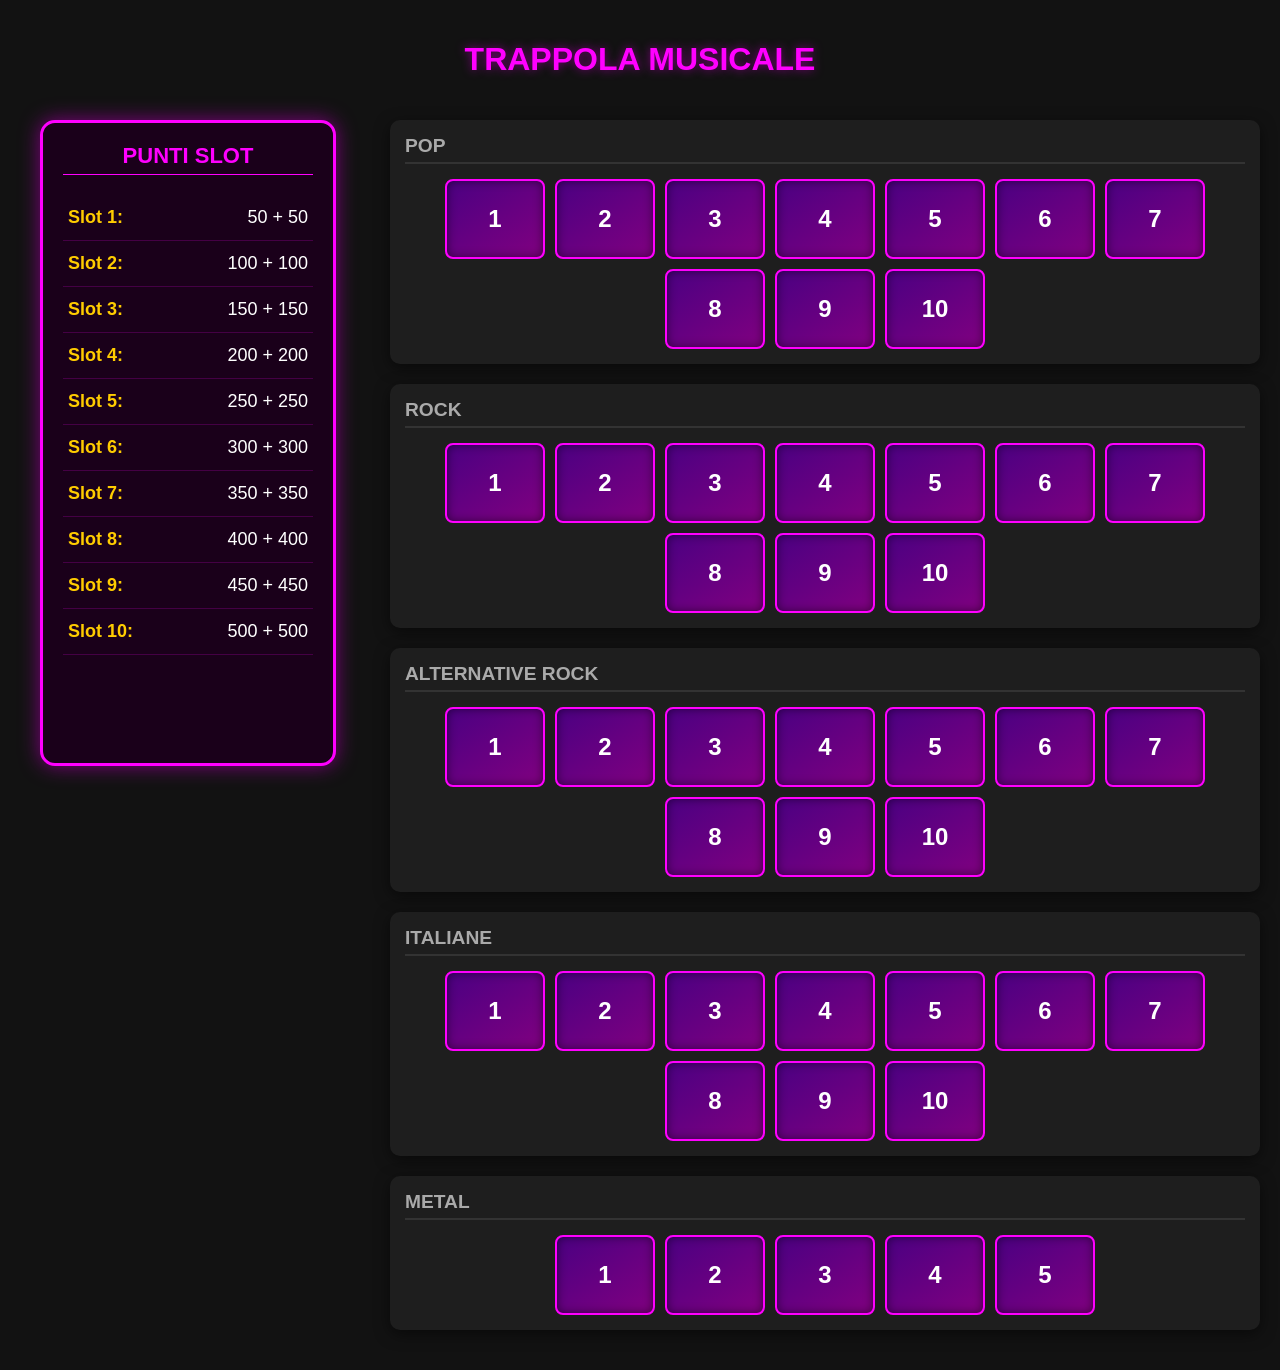
==== trappola.html @ 9b641a13 "FASE 5 1.0" ====
<!DOCTYPE html>
<html lang="it">
<head>
    <meta charset="UTF-8">
    <meta name="viewport" content="width=device-width, initial-scale=1.0">
    <title>Grande Griglia Quiz Musicale</title>
    <style>
        /* --- STILI GENERALI (Layout e Sfondo) --- */
        body {
            background-color: #121212; /* Sfondo scuro tipo Spotify */
            color: white;
            font-family: 'Segoe UI', Tahoma, Geneva, Verdana, sans-serif;
            margin: 0;
            padding: 20px;
            display: flex;
            flex-direction: column;
            align-items: center;
        }

        h1 {
            color: #ff00ff; /* Verde Spotify */
            text-shadow: 0 0 10px #800080;
        }

        /* --- CONTENITORE PRINCIPALE DELLA GRIGLIA --- */
        .super-griglia {
            display: flex;
            flex-direction: column;
            gap: 20px; /* Spazio tra le sezioni */
            width: 100%;
            max-width: 1200px; /* Larghezza massima per schermi grandi */
        }

        /* --- STILI DELLE SEZIONI (Righe) --- */
        .sezione {
            background: #1e1e1e;
            border-radius: 10px;
            padding: 15px;
            box-shadow: 0 4px 15px rgba(0,0,0,0.5);
        }

        .titolo-sezione {
            font-size: 1.2rem;
            font-weight: bold;
            margin-bottom: 15px;
            color: #aaaaaa;
            border-bottom: 2px solid #333;
            padding-bottom: 5px;
        }

        /* Container flex per gli slot dentro la sezione */
        .slot-container {
            display: flex;
            flex-wrap: wrap; /* Permette agli slot di andare a capo se non c'è spazio */
            gap: 10px; /* Spazio tra gli slot */
            justify-content: center; /* Centra gli slot nella riga */
        }

        /* --- STILI DEGLI SLOT (Bottoni Cliccabili) --- */
        .slot {
    background: linear-gradient(145deg, #4b0082, #800080); /* Gradiente stile carta */
    color: #ffffff; 
    border: 2px solid #ff00ff; /* Bordo fucsia acceso */
    border-radius: 8px;
    width: 100px;
    height: 80px;
    display: flex;
    justify-content: center;
    align-items: center;
    font-size: 1.5rem;
    font-weight: bold;
    cursor: pointer;
    transition: all 0.2s ease;
    box-shadow: inset 0 0 10px rgba(0,0,0,0.5);
}

        /* Effetto Hover (Passaggio del mouse) */
        .slot:hover:not(.oscurato) {
    background: #ff00ff;
    color: white;
    transform: scale(1.05);
    box-shadow: 0 0 20px #ff00ff;
}

        /* --- STILE SLOT OSCURATO (Dopo il click) --- */
        .slot.oscurato {
            background-color: #1a1a1a !important;
            color: #444 !important;
            border-color: #333 !important;
            cursor: default; /* Rimuove il puntatore */
            opacity: 0.6;
            filter: grayscale(1); /* Rende tutto grigio */
        }
        
        /* Simbolo di completamento sullo slot oscurato */
        .slot.oscurato::after {
            content: "✓";
            position: absolute;
            font-size: 3rem;
            color: rgba(255, 255, 255, 0.1);
        }

        /* --- STILI DEL POPUP (Overlay e Contenuto) --- */
        .popup-overlay {
            display: none; /* Nascosto di default */
            position: fixed;
            top: 0;
            left: 0;
            width: 100%;
            height: 100%;
            background-color: rgba(0, 0, 0, 0.85); /* Sfondo semi-trasparente scuro */
            z-index: 1000; /* Sopra a tutto */
            justify-content: center;
            align-items: center;
            backdrop-filter: blur(5px); /* Effetto sfocatura sfondo */
        }

        .popup-content {
            background-color: #1a001a;
            padding: 30px;
            border-radius: 15px;
            border: 2px solid #ff00ff;
            width: 90%;
            max-width: 500px;
            text-align: center;
            box-shadow: 0 10px 30px rgba(0,0,0,0.8);
            position: relative;
            animation: popupEntrata 0.3s ease-out; /* Animazione apparizione */
        }

        @keyframes popupEntrata {
            from { opacity: 0; transform: scale(0.8); }
            to { opacity: 1; transform: scale(1); }
        }

        .popup-titolo {
            font-size: 1.5rem;
            margin-bottom: 20px;
            color: white;
        }

        /* Stile del lettore audio HTML5 */
        audio {
            width: 100%;
            margin-bottom: 25px;
            outline: none;
        }
        
        /* Personalizzazione base colori audio player (dipende dal browser) */
        audio::-webkit-media-controls-panel {
            background-color: #333;
        }
        audio::-webkit-media-controls-current-time-display,
        audio::-webkit-media-controls-time-remaining-display {
            color: white;
        }

        /* --- STILI DELL'AREA RISPOSTA NASCOSTA --- */
        .area-risposta {
            display: none; /* Nascosta di default */
            margin-top: 15px;
            margin-bottom: 15px;
            padding: 15px;
            background-color: #2a2a2a;
            border-radius: 8px;
            border-left: 5px solid #1DB954;
            color: white;
            font-size: 1.2rem;
            font-weight: bold;
        }

        /* --- STILI DEI BOTTONI NEL POPUP --- */
        .popup-buttons {
            display: flex;
            gap: 15px;
            justify-content: center;
        }

        .btn {
            padding: 10px 20px;
            border: none;
            border-radius: 25px;
            font-weight: bold;
            cursor: pointer;
            text-transform: uppercase;
            font-size: 0.9rem;
            transition: background-color 0.2s;
        }

        .btn-risposta {
            background-color: #1DB954; /* Verde */
            color: white;
        }
        .btn-risposta:hover { background-color: #1ed760; }

        .btn-chiudi {
            background-color: #555; /* Grigio */
            color: white;
        }
        .btn-chiudi:hover { background-color: #777; }

 
.box-punteggi {
    background: #1a001a;
    border: 3px solid #ff00ff; /* Bordo più spesso stile carta */
    border-radius: 15px;
    color: white;
    box-shadow: 0 0 20px #800080;
    font-family: 'Segoe UI', sans-serif;
}

.titolo-punteggi {
    color: #ff00ff;
    text-align: center;
    font-weight: bold;
    border-bottom: 1px solid #ff00ff;
    margin-bottom: 10px;
    padding-bottom: 5px;
    text-transform: uppercase;
}

.riga-punteggio {
    display: flex;
    justify-content: space-between;
    padding: 12px 5px; /* Più spazio verticale tra le righe */
    border-bottom: 1px solid #440044;
    font-size: 18px; /* Testo più grande */
}

.riga-punteggio span:first-child {
    color: #ffcc00; /* Oro per i numeri */
    font-weight: bold;
}

.super-griglia {
    margin-left: 20px; /* Crea un ulteriore cuscinetto d'aria */
    flex-grow: 1;
}
    </style>
</head>
<body>

    <h1>TRAPPOLA MUSICALE</h1>

    <div style="display: grid; grid-template-columns: 250px 1fr; gap: 80px; padding: 20px; align-items: start;">
        
        <div class="box-punteggi" id="punteggi-musica" style="width: 100%; min-height: 600px; padding: 20px;">
            <div class="titolo-punteggi" style="font-size: 22px; margin-bottom: 20px;">Punti Slot</div>
            </div>

        <div class="super-griglia">
            </div>

    </div>

    <div class="popup-overlay" id="popupOverlay">
        <div class="popup-content">
            <div class="popup-titolo" id="popupTitolo">Slot 1</div>
            
            <audio id="audioPlayer" controls>
                <source id="audioSource" src="" type="audio/mpeg">
                Il tuo browser non supporta l'elemento audio.
            </audio>

            <div class="area-risposta" id="areaRisposta">
                Invisibile
            </div>

            <div class="popup-buttons">
                <button class="btn btn-risposta" id="btnMostraRisposta">Mostra Risposta</button>
                <button class="btn btn-chiudi" id="btnChiudiPopup">Chiudi</button>
            </div>
        </div>
    </div>

    <script>
        // --- 1. CONFIGURAZIONE GRIGLIA ---
        const nomiSezioni = ["POP", "ROCK", "ALTERNATIVE ROCK", "ITALIANE", "METAL"];
        const configGriglia = [10, 10, 10, 10, 5];
        const gridContainer = document.querySelector('.super-griglia');

        // --- 2. DATABASE CANZONI (Esempio) ---
        // Struttura: 'Sezione_Slot' : { file: 'percorso/file.mp3', risposta: 'Nome Canzone - Artista' }
        // Se il file non esiste, il player mostrerà un errore o non partirà.
        // Usa nomi file semplici senza spazi (es: canzone1.mp3)
        const databaseCanzoni = {
            // Sezione 1
            '1_1': { file: 'audio/pop1.mp3', risposta: 'Ed Sheeran – Shape of You' },
            '1_2': { file: 'audio/mario.mp3', risposta: 'Super Mario Bros Theme' },
            '1_3': { file: 'https://www.w3schools.com/html/horse.mp3', risposta: 'Esempio Audio Online (W3Schools)' }, // Esempio link esterno
            '1_4': { file: 'canzone4.mp3', risposta: 'Thriller - Michael Jackson' },
            // ... aggiungi tutte le altre fino alla 1_10

            // Sezione 5 (quella da 5)
            '5_1': { file: 'canzone5_1.mp3', risposta: 'Sezione 5 Slot 1' },
            '5_5': { file: 'canzone5_5.mp3', risposta: 'Ultima Canzone!' },
        };


        // --- 3. RIFERIMENTI DOM POPUP ---
        const popupOverlay = document.getElementById('popupOverlay');
        const popupTitolo = document.getElementById('popupTitolo');
        const audioPlayer = document.getElementById('audioPlayer');
        const audioSource = document.getElementById('audioSource');
        const areaRisposta = document.getElementById('areaRisposta');
        const btnMostraRisposta = document.getElementById('btnMostraRisposta');
        const btnChiudiPopup = document.getElementById('btnChiudiPopup');

        let slotCorrente = null; // Memorizza quale slot è aperto


        // --- 4. GENERAZIONE AUTOMATICA DELLA GRIGLIA ---
        configGriglia.forEach((numSlot, index) => {
            const numSezione = index + 1;

            // Crea il div della sezione
            const sezioneDiv = document.createElement('div');
            sezioneDiv.className = 'sezione';

            // Crea il titolo della sezione
            const titoloDiv = document.createElement('div');
            titoloDiv.className = 'titolo-sezione';
            titoloDiv.innerText = `${nomiSezioni[index]}`;
            sezioneDiv.appendChild(titoloDiv);

            // Crea il container degli slot
            const slotContainerDiv = document.createElement('div');
            slotContainerDiv.className = 'slot-container';

            // Genera gli slot
            for (let i = 1; i <= numSlot; i++) {
                const slotBtn = document.createElement('button');
                slotBtn.className = 'slot';
                slotBtn.innerText = i; // Numero dello slot
                
                // ID univoco basato su sezione e numero slot (es: slot_1_3)
                const slotId = `${numSezione}_${i}`;
                slotBtn.id = `slot_${slotId}`; 
                
                // Aggiunge l'evento click allo slot
                slotBtn.onclick = function() { apriPopupCanzone(this, slotId); };
                
                slotContainerDiv.appendChild(slotBtn);
            }

            sezioneDiv.appendChild(slotContainerDiv);
            gridContainer.appendChild(sezioneDiv);
        });


        // --- 5. LOGICA DEL POPUP ---

        // Funzione per aprire il popup
        function apriPopupCanzone(elementoSlot, slotId) {
            // Se lo slot è già oscurato, non fare nulla
            if (elementoSlot.classList.contains('oscurato')) return;

            slotCorrente = elementoSlot; // Salva lo slot cliccato
            const datiCanzone = databaseCanzoni[slotId];

            // Aggiorna contenuto popup
            popupTitolo.innerText = `Sezione ${slotId.split('_')[0]} - Slot ${slotId.split('_')[1]}`;
            areaRisposta.style.display = 'none'; // Nascondi risposta precedente
            btnMostraRisposta.style.display = 'inline-block'; // Mostra bottone risposta

            // Gestione Audio
            if (datiCanzone) {
                // Carica la canzone dal database
                audioSource.src = datiCanzone.file;
                areaRisposta.innerText = datiCanzone.risposta; // Prepara la risposta
                audioPlayer.load(); // Ricarica il player con la nuova sorgente
                // audioPlayer.play(); // Opzionale: fai partire la canzone in automatico
            } else {
                // Se non c'è nel database
                audioSource.src = ""; // Rimuovi sorgente
                audioPlayer.load();
                areaRisposta.innerText = "Nessun dato per questo slot nel database.";
            }

            // Mostra il popup
            popupOverlay.style.display = 'flex';
        }

        // Funzione per chiudere il popup
        function chiudiPopup() {
            popupOverlay.style.display = 'none';
            audioPlayer.pause(); // Ferma la musica
            audioPlayer.currentTime = 0; // Riavvolge la musica

            // Oscura lo slot che era aperto
            if (slotCorrente) {
                slotCorrente.classList.add('oscurato');
                slotCorrente = null; // Resetta lo slot corrente
            }
        }

        // --- 6. EVENTI DEI BOTTONI DEL POPUP ---

        // Bottone Mostra Risposta
        btnMostraRisposta.onclick = function() {
            areaRisposta.style.display = 'block'; // Mostra il div della risposta
            this.style.display = 'none'; // Nascondi il bottone stesso
        };

        // Bottone Chiudi
        btnChiudiPopup.onclick = chiudiPopup;

        // Chiudi il popup cliccando fuori dal contenuto (sull'overlay)
        popupOverlay.onclick = function(event) {
            // Se il target del click è l'overlay stesso (e non il contenuto dentro)
            if (event.target === popupOverlay) {
                chiudiPopup();
            }
        };

        // Chiudi il popup premendo il tasto ESC
        document.addEventListener('keydown', function(event) {
            if (event.key === 'Escape' && popupOverlay.style.display === 'flex') {
                chiudiPopup();
            }
        });
        
const boxPunteggi = document.getElementById('punteggi-musica');
for (let i = 1; i <= 10; i++) {
    const puntiBase = i * 50;
    const riga = document.createElement('div');
    riga.className = 'riga-punteggio';
    riga.innerHTML = `<span>Slot ${i}:</span> <span>${puntiBase} + ${puntiBase}</span>`;
    boxPunteggi.appendChild(riga);
}
    </script>
</body>
</html>
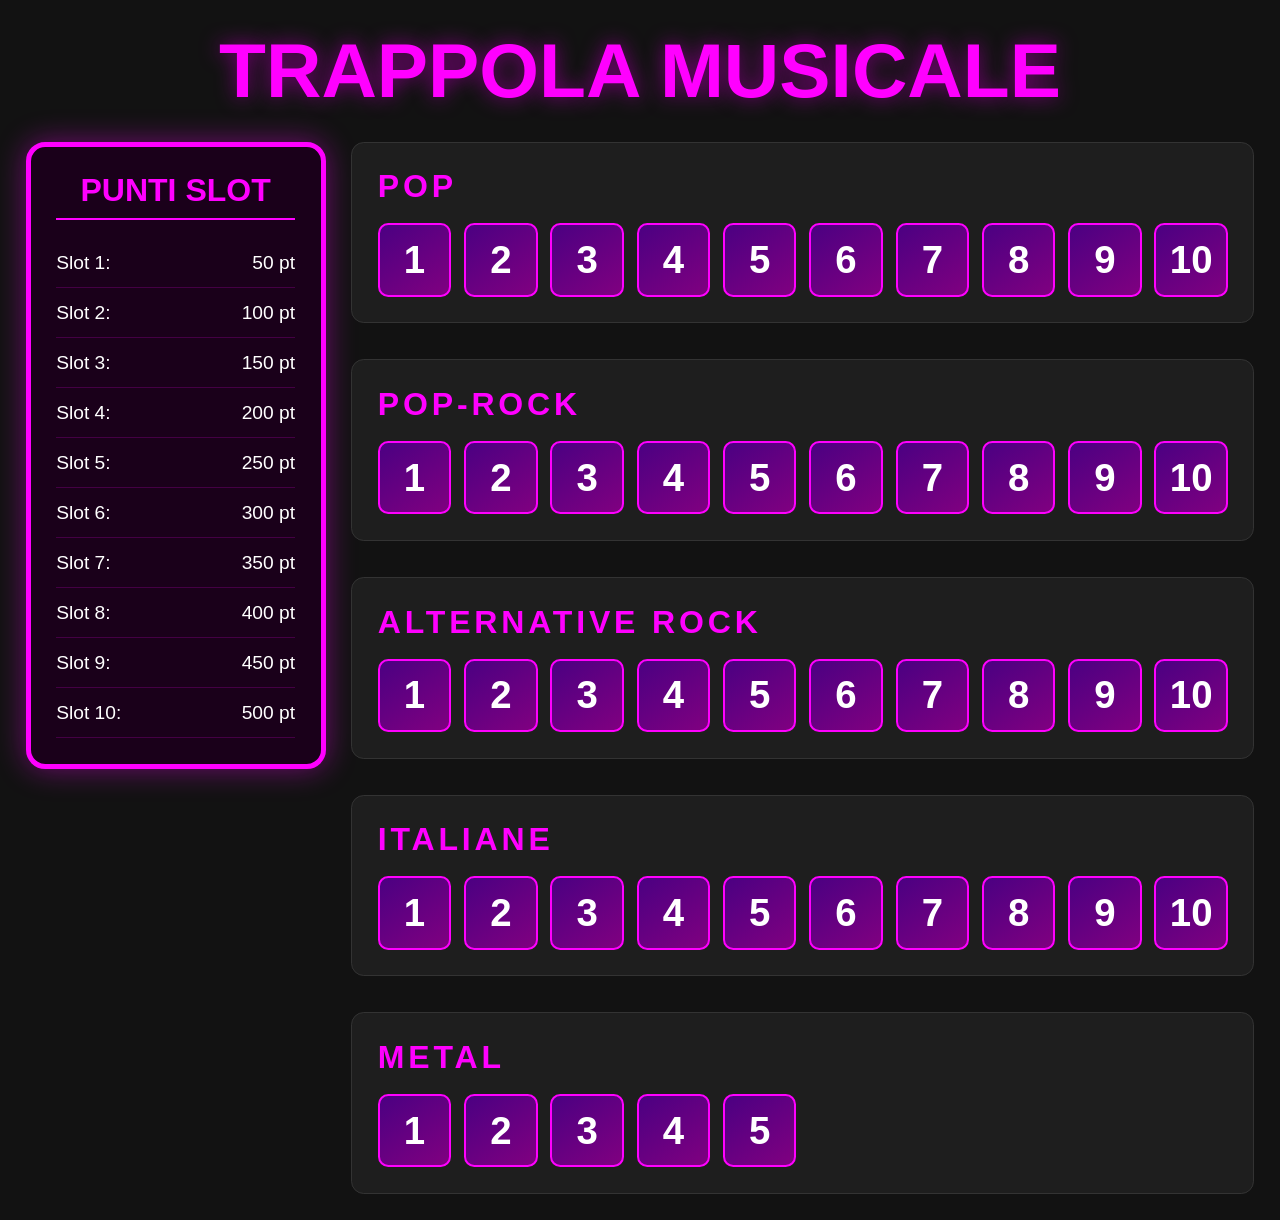
==== commit 1634e350: "Completato" ====
--- a/trappola.html
+++ b/trappola.html
@@ -3,431 +3,332 @@
 <head>
     <meta charset="UTF-8">
     <meta name="viewport" content="width=device-width, initial-scale=1.0">
-    <title>Grande Griglia Quiz Musicale</title>
+    <title>Trappola Musicale</title>
     <style>
-        /* --- STILI GENERALI (Layout e Sfondo) --- */
+        /* --- RESET E BASE --- */
+        * { box-sizing: border-box; margin: 0; padding: 0; }
+
         body {
-            background-color: #121212; /* Sfondo scuro tipo Spotify */
+            background-color: #121212;
             color: white;
-            font-family: 'Segoe UI', Tahoma, Geneva, Verdana, sans-serif;
-            margin: 0;
-            padding: 20px;
+            font-family: 'Segoe UI', sans-serif;
+            padding: 2vw;
             display: flex;
             flex-direction: column;
             align-items: center;
-        }
-
+            min-height: 100vh;
+            width: 100%;
+            overflow-x: hidden;
+        }
+
+        /* --- TITOLO PRINCIPALE --- */
         h1 {
-            color: #ff00ff; /* Verde Spotify */
-            text-shadow: 0 0 10px #800080;
-        }
-
-        /* --- CONTENITORE PRINCIPALE DELLA GRIGLIA --- */
+            color: #ff00ff;
+            text-shadow: 0 0 20px #800080;
+            font-size: clamp(3rem, 6vw, 8rem); /* Cresce con lo schermo */
+            margin-bottom: 3vh;
+            text-align: center;
+        }
+
+        /* --- LAYOUT ORIZZONTALE --- */
+        .main-wrapper {
+            display: flex;
+            flex-direction: row;
+            width: 100%;
+            max-width: 98vw;
+            gap: 2vw;
+            align-items: flex-start;
+        }
+
+        /* --- LEGENDA / PUNTEGGI (SINISTRA) --- */
+        .box-punteggi {
+            background: #1a001a;
+            border: 0.4vw solid #ff00ff; /* Bordo proporzionale */
+            border-radius: 1.5vw;
+            padding: 2vw;
+            width: clamp(300px, 20vw, 600px); /* Molto più grande su 4K */
+            flex-shrink: 0;
+            box-shadow: 0 0 30px rgba(255, 0, 255, 0.4);
+        }
+
+        .titolo-punteggi {
+            color: #ff00ff;
+            text-align: center;
+            font-weight: bold;
+            font-size: clamp(1.5rem, 2.5vw, 4rem); /* Legenda leggibile */
+            margin-bottom: 2vh;
+            border-bottom: 0.2vw solid #ff00ff;
+            padding-bottom: 1vh;
+        }
+
+        .riga-punteggio {
+            display: flex;
+            justify-content: space-between;
+            padding: 1.5vh 0;
+            border-bottom: 1px solid #440044;
+            font-size: clamp(1rem, 1.5vw, 2.5rem); /* Testo legenda grande */
+        }
+
+        /* --- GRIGLIA (DESTRA) --- */
         .super-griglia {
+            flex-grow: 1;
             display: flex;
             flex-direction: column;
-            gap: 20px; /* Spazio tra le sezioni */
-            width: 100%;
-            max-width: 1200px; /* Larghezza massima per schermi grandi */
-        }
-
-        /* --- STILI DELLE SEZIONI (Righe) --- */
+            gap: 4vh;
+        }
+
         .sezione {
             background: #1e1e1e;
-            border-radius: 10px;
-            padding: 15px;
-            box-shadow: 0 4px 15px rgba(0,0,0,0.5);
-        }
-
+            border-radius: 1vw;
+            padding: 2vw;
+            border: 1px solid #333;
+        }
+
+        /* TITOLI CATEGORIE (ORA GIGANTI) */
         .titolo-sezione {
-            font-size: 1.2rem;
-            font-weight: bold;
-            margin-bottom: 15px;
-            color: #aaaaaa;
-            border-bottom: 2px solid #333;
-            padding-bottom: 5px;
-        }
-
-        /* Container flex per gli slot dentro la sezione */
+            font-size: clamp(1.5rem, 2.5vw, 4.5rem); 
+            font-weight: bold;
+            color: #ff00ff;
+            margin-bottom: 2vh;
+            text-transform: uppercase;
+            letter-spacing: 0.3vw;
+        }
+
         .slot-container {
-            display: flex;
-            flex-wrap: wrap; /* Permette agli slot di andare a capo se non c'è spazio */
-            gap: 10px; /* Spazio tra gli slot */
-            justify-content: center; /* Centra gli slot nella riga */
-        }
-
-        /* --- STILI DEGLI SLOT (Bottoni Cliccabili) --- */
+            display: grid;
+            grid-template-columns: repeat(10, 1fr); 
+            gap: 1vw;
+        }
+
+        /* --- SLOT --- */
         .slot {
-    background: linear-gradient(145deg, #4b0082, #800080); /* Gradiente stile carta */
-    color: #ffffff; 
-    border: 2px solid #ff00ff; /* Bordo fucsia acceso */
-    border-radius: 8px;
-    width: 100px;
-    height: 80px;
-    display: flex;
-    justify-content: center;
-    align-items: center;
-    font-size: 1.5rem;
-    font-weight: bold;
-    cursor: pointer;
-    transition: all 0.2s ease;
-    box-shadow: inset 0 0 10px rgba(0,0,0,0.5);
-}
-
-        /* Effetto Hover (Passaggio del mouse) */
-        .slot:hover:not(.oscurato) {
-    background: #ff00ff;
-    color: white;
-    transform: scale(1.05);
-    box-shadow: 0 0 20px #ff00ff;
-}
-
-        /* --- STILE SLOT OSCURATO (Dopo il click) --- */
-        .slot.oscurato {
-            background-color: #1a1a1a !important;
-            color: #444 !important;
-            border-color: #333 !important;
-            cursor: default; /* Rimuove il puntatore */
-            opacity: 0.6;
-            filter: grayscale(1); /* Rende tutto grigio */
-        }
-        
-        /* Simbolo di completamento sullo slot oscurato */
-        .slot.oscurato::after {
-            content: "✓";
-            position: absolute;
-            font-size: 3rem;
-            color: rgba(255, 255, 255, 0.1);
-        }
-
-        /* --- STILI DEL POPUP (Overlay e Contenuto) --- */
-        .popup-overlay {
-            display: none; /* Nascosto di default */
-            position: fixed;
-            top: 0;
-            left: 0;
-            width: 100%;
-            height: 100%;
-            background-color: rgba(0, 0, 0, 0.85); /* Sfondo semi-trasparente scuro */
-            z-index: 1000; /* Sopra a tutto */
+            background: linear-gradient(145deg, #4b0082, #800080);
+            color: white;
+            border: 0.2vw solid #ff00ff;
+            border-radius: 0.8vw;
+            aspect-ratio: 1 / 1; 
+            display: flex;
             justify-content: center;
             align-items: center;
-            backdrop-filter: blur(5px); /* Effetto sfocatura sfondo */
+            font-size: clamp(1.5rem, 3vw, 5rem); /* Numeri grandi */
+            font-weight: bold;
+            cursor: pointer;
+            transition: 0.2s;
+        }
+
+        .slot:hover:not(.oscurato) {
+            transform: scale(1.05);
+            box-shadow: 0 0 2vw #ff00ff;
+        }
+
+        .slot.oscurato {
+            background: #111 !important;
+            opacity: 0.3;
+            filter: grayscale(1);
+        }
+
+        /* --- POPUP RESPONSIVO GIGANTE --- */
+        .popup-overlay {
+            display: none;
+            position: fixed;
+            inset: 0;
+            background: rgba(0,0,0,0.95);
+            z-index: 9999;
+            justify-content: center;
+            align-items: center;
         }
 
         .popup-content {
-            background-color: #1a001a;
-            padding: 30px;
-            border-radius: 15px;
-            border: 2px solid #ff00ff;
-            width: 90%;
-            max-width: 500px;
+            background: #1a001a;
+            border: 0.5vw solid #ff00ff;
+            padding: 5vw;
+            border-radius: 2vw;
+            width: 80vw; /* Occupa l'80% della larghezza */
+            max-width: 1600px;
             text-align: center;
-            box-shadow: 0 10px 30px rgba(0,0,0,0.8);
-            position: relative;
-            animation: popupEntrata 0.3s ease-out; /* Animazione apparizione */
-        }
-
-        @keyframes popupEntrata {
-            from { opacity: 0; transform: scale(0.8); }
-            to { opacity: 1; transform: scale(1); }
-        }
-
-        .popup-titolo {
-            font-size: 1.5rem;
-            margin-bottom: 20px;
-            color: white;
-        }
-
-        /* Stile del lettore audio HTML5 */
+            box-shadow: 0 0 5vw #ff00ff;
+        }
+
+        #popupTitolo {
+            font-size: clamp(2rem, 4vw, 6rem); /* Titolo popup enorme */
+            margin-bottom: 4vh;
+            color: #ff00ff;
+        }
+
+        /* AUDIO PLAYER GIGANTE */
         audio {
             width: 100%;
-            margin-bottom: 25px;
-            outline: none;
-        }
-        
-        /* Personalizzazione base colori audio player (dipende dal browser) */
-        audio::-webkit-media-controls-panel {
-            background-color: #333;
-        }
-        audio::-webkit-media-controls-current-time-display,
-        audio::-webkit-media-controls-time-remaining-display {
-            color: white;
-        }
-
-        /* --- STILI DELL'AREA RISPOSTA NASCOSTA --- */
-        .area-risposta {
-            display: none; /* Nascosta di default */
-            margin-top: 15px;
-            margin-bottom: 15px;
-            padding: 15px;
-            background-color: #2a2a2a;
-            border-radius: 8px;
-            border-left: 5px solid #1DB954;
-            color: white;
-            font-size: 1.2rem;
-            font-weight: bold;
-        }
-
-        /* --- STILI DEI BOTTONI NEL POPUP --- */
-        .popup-buttons {
-            display: flex;
-            gap: 15px;
+            height: 8vh; /* Player più alto e facile da cliccare */
+            margin: 4vh 0;
+        }
+
+        #areaRisposta {
+            font-size: clamp(2rem, 5vw, 8rem); /* Risposta gigante */
+            margin: 4vh 0;
+            color: #1DB954;
+            font-weight: bold;
+            text-shadow: 0 0 1vw #1DB954;
+        }
+
+        .popup-btn-container {
+            display: flex;
             justify-content: center;
-        }
-
-        .btn {
-            padding: 10px 20px;
+            gap: 2vw;
+            margin-top: 4vh;
+        }
+
+        .btn-pop {
+            padding: 2vh 4vw;
+            font-size: clamp(1rem, 2vw, 3rem); /* Bottoni grandi */
+            border-radius: 5vw;
             border: none;
-            border-radius: 25px;
-            font-weight: bold;
             cursor: pointer;
+            font-weight: bold;
             text-transform: uppercase;
-            font-size: 0.9rem;
-            transition: background-color 0.2s;
-        }
-
-        .btn-risposta {
-            background-color: #1DB954; /* Verde */
-            color: white;
-        }
-        .btn-risposta:hover { background-color: #1ed760; }
-
-        .btn-chiudi {
-            background-color: #555; /* Grigio */
-            color: white;
-        }
-        .btn-chiudi:hover { background-color: #777; }
-
- 
-.box-punteggi {
-    background: #1a001a;
-    border: 3px solid #ff00ff; /* Bordo più spesso stile carta */
-    border-radius: 15px;
-    color: white;
-    box-shadow: 0 0 20px #800080;
-    font-family: 'Segoe UI', sans-serif;
-}
-
-.titolo-punteggi {
-    color: #ff00ff;
-    text-align: center;
-    font-weight: bold;
-    border-bottom: 1px solid #ff00ff;
-    margin-bottom: 10px;
-    padding-bottom: 5px;
-    text-transform: uppercase;
-}
-
-.riga-punteggio {
-    display: flex;
-    justify-content: space-between;
-    padding: 12px 5px; /* Più spazio verticale tra le righe */
-    border-bottom: 1px solid #440044;
-    font-size: 18px; /* Testo più grande */
-}
-
-.riga-punteggio span:first-child {
-    color: #ffcc00; /* Oro per i numeri */
-    font-weight: bold;
-}
-
-.super-griglia {
-    margin-left: 20px; /* Crea un ulteriore cuscinetto d'aria */
-    flex-grow: 1;
-}
+        }
+
+        .btn-risposta { background: #1DB954; color: white; }
+        .btn-chiudi { background: #555; color: white; }
+
     </style>
 </head>
 <body>
 
     <h1>TRAPPOLA MUSICALE</h1>
 
-    <div style="display: grid; grid-template-columns: 250px 1fr; gap: 80px; padding: 20px; align-items: start;">
-        
-        <div class="box-punteggi" id="punteggi-musica" style="width: 100%; min-height: 600px; padding: 20px;">
-            <div class="titolo-punteggi" style="font-size: 22px; margin-bottom: 20px;">Punti Slot</div>
+    <div class="main-wrapper">
+        <div class="box-punteggi" id="punteggi-musica">
+            <div class="titolo-punteggi">PUNTI SLOT</div>
             </div>
 
-        <div class="super-griglia">
+        <div class="super-griglia" id="gridContainer">
             </div>
-
     </div>
 
     <div class="popup-overlay" id="popupOverlay">
         <div class="popup-content">
-            <div class="popup-titolo" id="popupTitolo">Slot 1</div>
-            
-            <audio id="audioPlayer" controls>
-                <source id="audioSource" src="" type="audio/mpeg">
-                Il tuo browser non supporta l'elemento audio.
-            </audio>
-
-            <div class="area-risposta" id="areaRisposta">
-                Invisibile
-            </div>
-
-            <div class="popup-buttons">
-                <button class="btn btn-risposta" id="btnMostraRisposta">Mostra Risposta</button>
-                <button class="btn btn-chiudi" id="btnChiudiPopup">Chiudi</button>
+            <div id="popupTitolo"></div>
+            
+            <audio id="audioPlayer" controls></audio>
+            
+            <div id="areaRisposta" style="display:none;"></div>
+            
+            <div class="popup-btn-container">
+                <button class="btn-pop btn-risposta" id="btnMostraRisposta">Mostra Risposta</button>
+                <button class="btn-pop btn-chiudi" id="btnChiudiPopup">Chiudi</button>
             </div>
         </div>
     </div>
 
     <script>
-        // --- 1. CONFIGURAZIONE GRIGLIA ---
-        const nomiSezioni = ["POP", "ROCK", "ALTERNATIVE ROCK", "ITALIANE", "METAL"];
+        const nomiSezioni = ["POP", "POP-ROCK", "ALTERNATIVE ROCK", "ITALIANE", "METAL"];
         const configGriglia = [10, 10, 10, 10, 5];
-        const gridContainer = document.querySelector('.super-griglia');
-
-        // --- 2. DATABASE CANZONI (Esempio) ---
-        // Struttura: 'Sezione_Slot' : { file: 'percorso/file.mp3', risposta: 'Nome Canzone - Artista' }
-        // Se il file non esiste, il player mostrerà un errore o non partirà.
-        // Usa nomi file semplici senza spazi (es: canzone1.mp3)
+        const gridContainer = document.getElementById('gridContainer');
+
+        // DATABASE E LOGICA JS (Invariata ma con puntamenti corretti)
         const databaseCanzoni = {
-            // Sezione 1
-            '1_1': { file: 'audio/pop1.mp3', risposta: 'Ed Sheeran – Shape of You' },
-            '1_2': { file: 'audio/mario.mp3', risposta: 'Super Mario Bros Theme' },
-            '1_3': { file: 'https://www.w3schools.com/html/horse.mp3', risposta: 'Esempio Audio Online (W3Schools)' }, // Esempio link esterno
-            '1_4': { file: 'canzone4.mp3', risposta: 'Thriller - Michael Jackson' },
-            // ... aggiungi tutte le altre fino alla 1_10
-
-            // Sezione 5 (quella da 5)
-            '5_1': { file: 'canzone5_1.mp3', risposta: 'Sezione 5 Slot 1' },
-            '5_5': { file: 'canzone5_5.mp3', risposta: 'Ultima Canzone!' },
+            '1_1': { file: 'audio/1_1.mp3', risposta: 'Ed Sheeran - Shape of You (4 miliardi e 8 milioni)' },
+            '1_2': { file: 'audio/pop2.mp3', risposta: 'Coldplay Viva la Vita (3 miliardi 2 milioni)' },
+            '1_3': { file: 'audio/pop3.mp3', risposta: 'Avicii - Wake Me Up (3 milioni)' },
+            '1_4': { file: 'audio/pop4.mp3', risposta: 'Michaels Jakson - Billie Jean (2 miliardi  e 6 milioni)' },
+            '1_5': { file: 'audio/pop5.mp3', risposta: 'One Direction - Night Changes (2 miliardi 5 milioni)' },
+            '1_6': { file: 'audio/pop6.mp3', risposta: 'Gotye - Somebody that i Used to Know (2 miliardi e 4 milioni)' },
+            '1_7': { file: 'audio/pop7.mp3', risposta: 'Backstreet Boys - I Want it that Way (2 miliardi)' },
+            '1_8': { file: 'audio/pop8.mp3', risposta: 'Carly Ray Jepsen - Call Me Maybe (1 miliardo 9 milioni)' },
+            '1_9': { file: 'audio/pop9.mp3', risposta: 'Taylor Swift - Shake in Off (1 miliardo 8 milioni)' },
+            '1_10': { file: 'audio/pop10.mp3', risposta: 'Lady Gaga - Just Dance (1 miliardo 7 milioni)' },
+            '2_1': { file: 'audio/prock1.mp3', risposta: 'The Police - Every Breath you Take (3 miliardi e 400 milioni)' },
+            '2_2': { file: 'audio/prock2.mp3', risposta: 'Imagine Dragons - Demons (2 miliardi e 9 milioni)' },
+            '2_3': { file: 'audio/prock3.mp3', risposta: 'Toto - Africa (2 miliardi 500 milioni)' },
+            '2_4': { file: 'audio/prock4.mp3', risposta: 'Bon Jovi - Livin on a Prayer (2 miliardi e 2 milioni)' },
+            '2_5': { file: 'audio/prock5.mp3', risposta: 'Queen - Under Pressure (2 miliardi e 1 milioni)' },
+            '2_6': { file: 'audio/prock6.mp3', risposta: 'Red Hot Chili Peppers - Californication (1 miliardo e 9 milioni)' },
+            '2_7': { file: 'audio/prock7.mp3', risposta: 'The Cranberries - Zombie (1 miliardo e 7 milioni)' },
+            '2_8': { file: 'audio/prock8.mp3', risposta: 'U2 - With or Without you (1 miliardo e 4 milioni)' },
+            '2_9': { file: 'audio/prock9.mp3', risposta: 'Pink Floyd - Another Brick in the Wall (1 miliardo e 2 milioni)' },
+            '2_10': { file: 'audio/prock10.mp3', risposta: 'Depeche Mode - Enjoy the Silence (900 milioni)' },
+            '3_1': { file: 'audio/arock1.mp3', risposta: 'The Killers - Mr. Brighside (3 miliardi e 1 milione)' },
+            '3_2': { file: 'audio/arock2.mp3', risposta: 'Linking Park - In the End  (3 miliardi)' },
+            '3_3': { file: 'audio/arock3.mp3', risposta: 'Nirvana - Smells Like Teen Spirit (2 miliardi e 8 milioni)' },
+            '3_4': { file: 'audio/arock4.mp3', risposta: 'Radiohead - Creep (2 miliardi e 8 milioni)' },
+            '3_5': { file: 'audio/arock5.mp3', risposta: 'Evanescence - Bring me to Life (1 miliardo e 9 milioni)' },
+            '3_6': { file: 'audio/arock6.mp3', risposta: 'Nickelback - How you Remind Me (1 miliardo 600 milioni)' },
+            '3_7': { file: 'audio/arock7.mp3', risposta: 'Green Day - Boulevard of Broken Dreem  (1 miliardo e 2)' },
+            '3_8': { file: 'audio/arock8.mp3', risposta: 'Skillet - Monster (1 milioardo' },
+            '3_9': { file: 'audio/arock9.mp3', risposta: '30 Second to Mars - The Kill (900 milioni)' },
+            '3_10': { file: 'audio/arock10.mp3', risposta: 'Muse - Starligth (500 milioni)' },
+            '4_1': { file: 'audio/ita1.mp3', risposta: 'Maneskin - Zitti e Buoni (600 milioni)' },
+            '4_2': { file: 'audio/ita2.mp3', risposta: 'Mahmood - Tuta Gold (143 milioni)' },
+            '4_3': { file: 'audio/ita3.mp3', risposta: 'Marco Mengoni - Due Vite (132 milioni)' },
+            '4_4': { file: 'audio/ita4.mp3', risposta: 'Annalisa - Sinceramente (115 milioni)' },
+            '4_5': { file: 'audio/ita5.mp3', risposta: 'Achille Laureo - 16 Marzo (80 milioni)' },
+            '4_6': { file: 'audio/ita6.mp3', risposta: 'Tiziano Ferro - Ti Scatterò una Foto (70 milioni)' },
+            '4_7': { file: 'audio/ita7.mp3', risposta: 'Ligabue - Piccola Stella Senza Cielo (67 milioni)' },
+            '4_8': { file: 'audio/ita8.mp3', risposta: 'Gianluca Grignani - Destinazione Paradiso' },
+            '4_9': { file: 'audio/ita9.mp3', risposta: 'Fabrizio de Andrè - Via del Campo (34 milioni)' },
+            '4_10': { file: 'audio/ita10.mp3', risposta: 'Franco Battiato - Cuccurucucu (32 milioni)' },
+            '5_1': { file: 'audio/metal1.mp3', risposta: 'System of a Down - Chop Suey  (1 miliardo e 900 milioni' },
+            '5_2': { file: 'audio/metal2.mp3', risposta: 'Metallica - Master of Puppets (1 miliardo e 2)' },
+            '5_3': { file: 'audio/metal3.mp3', risposta: 'Bring Me the Horizon - Can You Fell My Heart (800 milioni)' },
+            '5_4': { file: 'audio/metal4.mp3', risposta: 'Black Sabbath - Iron Man (700 milioni)' },
+            '5_5': { file: 'audio/metal5.mp3', risposta: 'Iron Maiden - Fear of the Dark (400 milioni)' },
+
+            
+
+            
+            // ... il resto del tuo database
         };
 
-
-        // --- 3. RIFERIMENTI DOM POPUP ---
-        const popupOverlay = document.getElementById('popupOverlay');
-        const popupTitolo = document.getElementById('popupTitolo');
-        const audioPlayer = document.getElementById('audioPlayer');
-        const audioSource = document.getElementById('audioSource');
-        const areaRisposta = document.getElementById('areaRisposta');
-        const btnMostraRisposta = document.getElementById('btnMostraRisposta');
-        const btnChiudiPopup = document.getElementById('btnChiudiPopup');
-
-        let slotCorrente = null; // Memorizza quale slot è aperto
-
-
-        // --- 4. GENERAZIONE AUTOMATICA DELLA GRIGLIA ---
+        let slotCorrente = null;
+
         configGriglia.forEach((numSlot, index) => {
-            const numSezione = index + 1;
-
-            // Crea il div della sezione
-            const sezioneDiv = document.createElement('div');
-            sezioneDiv.className = 'sezione';
-
-            // Crea il titolo della sezione
-            const titoloDiv = document.createElement('div');
-            titoloDiv.className = 'titolo-sezione';
-            titoloDiv.innerText = `${nomiSezioni[index]}`;
-            sezioneDiv.appendChild(titoloDiv);
-
-            // Crea il container degli slot
-            const slotContainerDiv = document.createElement('div');
-            slotContainerDiv.className = 'slot-container';
-
-            // Genera gli slot
+            const sezione = document.createElement('div');
+            sezione.className = 'sezione';
+            sezione.innerHTML = `<div class="titolo-sezione">${nomiSezioni[index]}</div>`;
+            
+            const container = document.createElement('div');
+            container.className = 'slot-container';
+
             for (let i = 1; i <= numSlot; i++) {
-                const slotBtn = document.createElement('button');
-                slotBtn.className = 'slot';
-                slotBtn.innerText = i; // Numero dello slot
+                const btn = document.createElement('button');
+                btn.className = 'slot';
+                btn.innerText = i;
+                const id = (index + 1) + "_" + i;
                 
-                // ID univoco basato su sezione e numero slot (es: slot_1_3)
-                const slotId = `${numSezione}_${i}`;
-                slotBtn.id = `slot_${slotId}`; 
-                
-                // Aggiunge l'evento click allo slot
-                slotBtn.onclick = function() { apriPopupCanzone(this, slotId); };
-                
-                slotContainerDiv.appendChild(slotBtn);
+                btn.onclick = () => {
+                    slotCorrente = btn;
+                    const dati = databaseCanzoni[id];
+                    document.getElementById('popupTitolo').innerText = `${nomiSezioni[index]} - SLOT ${i}`;
+                    document.getElementById('areaRisposta').style.display = 'none';
+                    document.getElementById('areaRisposta').innerText = dati ? dati.risposta : "Nessuna Risposta";
+                    document.getElementById('audioPlayer').src = dati ? dati.file : "";
+                    document.getElementById('audioPlayer').load();
+                    document.getElementById('popupOverlay').style.display = 'flex';
+                };
+                container.appendChild(btn);
             }
-
-            sezioneDiv.appendChild(slotContainerDiv);
-            gridContainer.appendChild(sezioneDiv);
+            sezione.appendChild(container);
+            gridContainer.appendChild(sezione);
         });
 
-
-        // --- 5. LOGICA DEL POPUP ---
-
-        // Funzione per aprire il popup
-        function apriPopupCanzone(elementoSlot, slotId) {
-            // Se lo slot è già oscurato, non fare nulla
-            if (elementoSlot.classList.contains('oscurato')) return;
-
-            slotCorrente = elementoSlot; // Salva lo slot cliccato
-            const datiCanzone = databaseCanzoni[slotId];
-
-            // Aggiorna contenuto popup
-            popupTitolo.innerText = `Sezione ${slotId.split('_')[0]} - Slot ${slotId.split('_')[1]}`;
-            areaRisposta.style.display = 'none'; // Nascondi risposta precedente
-            btnMostraRisposta.style.display = 'inline-block'; // Mostra bottone risposta
-
-            // Gestione Audio
-            if (datiCanzone) {
-                // Carica la canzone dal database
-                audioSource.src = datiCanzone.file;
-                areaRisposta.innerText = datiCanzone.risposta; // Prepara la risposta
-                audioPlayer.load(); // Ricarica il player con la nuova sorgente
-                // audioPlayer.play(); // Opzionale: fai partire la canzone in automatico
-            } else {
-                // Se non c'è nel database
-                audioSource.src = ""; // Rimuovi sorgente
-                audioPlayer.load();
-                areaRisposta.innerText = "Nessun dato per questo slot nel database.";
-            }
-
-            // Mostra il popup
-            popupOverlay.style.display = 'flex';
-        }
-
-        // Funzione per chiudere il popup
-        function chiudiPopup() {
-            popupOverlay.style.display = 'none';
-            audioPlayer.pause(); // Ferma la musica
-            audioPlayer.currentTime = 0; // Riavvolge la musica
-
-            // Oscura lo slot che era aperto
-            if (slotCorrente) {
-                slotCorrente.classList.add('oscurato');
-                slotCorrente = null; // Resetta lo slot corrente
-            }
-        }
-
-        // --- 6. EVENTI DEI BOTTONI DEL POPUP ---
-
-        // Bottone Mostra Risposta
-        btnMostraRisposta.onclick = function() {
-            areaRisposta.style.display = 'block'; // Mostra il div della risposta
-            this.style.display = 'none'; // Nascondi il bottone stesso
+        document.getElementById('btnMostraRisposta').onclick = () => {
+            document.getElementById('areaRisposta').style.display = 'block';
         };
 
-        // Bottone Chiudi
-        btnChiudiPopup.onclick = chiudiPopup;
-
-        // Chiudi il popup cliccando fuori dal contenuto (sull'overlay)
-        popupOverlay.onclick = function(event) {
-            // Se il target del click è l'overlay stesso (e non il contenuto dentro)
-            if (event.target === popupOverlay) {
-                chiudiPopup();
-            }
+        document.getElementById('btnChiudiPopup').onclick = () => {
+            document.getElementById('popupOverlay').style.display = 'none';
+            document.getElementById('audioPlayer').pause();
+            if(slotCorrente) slotCorrente.classList.add('oscurato');
         };
 
-        // Chiudi il popup premendo il tasto ESC
-        document.addEventListener('keydown', function(event) {
-            if (event.key === 'Escape' && popupOverlay.style.display === 'flex') {
-                chiudiPopup();
-            }
-        });
-        
-const boxPunteggi = document.getElementById('punteggi-musica');
-for (let i = 1; i <= 10; i++) {
-    const puntiBase = i * 50;
-    const riga = document.createElement('div');
-    riga.className = 'riga-punteggio';
-    riga.innerHTML = `<span>Slot ${i}:</span> <span>${puntiBase} + ${puntiBase}</span>`;
-    boxPunteggi.appendChild(riga);
-}
+        // Riempimento Legenda Punti
+        const boxPunteggi = document.getElementById('punteggi-musica');
+        for (let i = 1; i <= 10; i++) {
+            const riga = document.createElement('div');
+            riga.className = 'riga-punteggio';
+            riga.innerHTML = `<span>Slot ${i}:</span> <span>${i * 50} pt</span>`;
+            boxPunteggi.appendChild(riga);
+        }
     </script>
 </body>
 </html>
